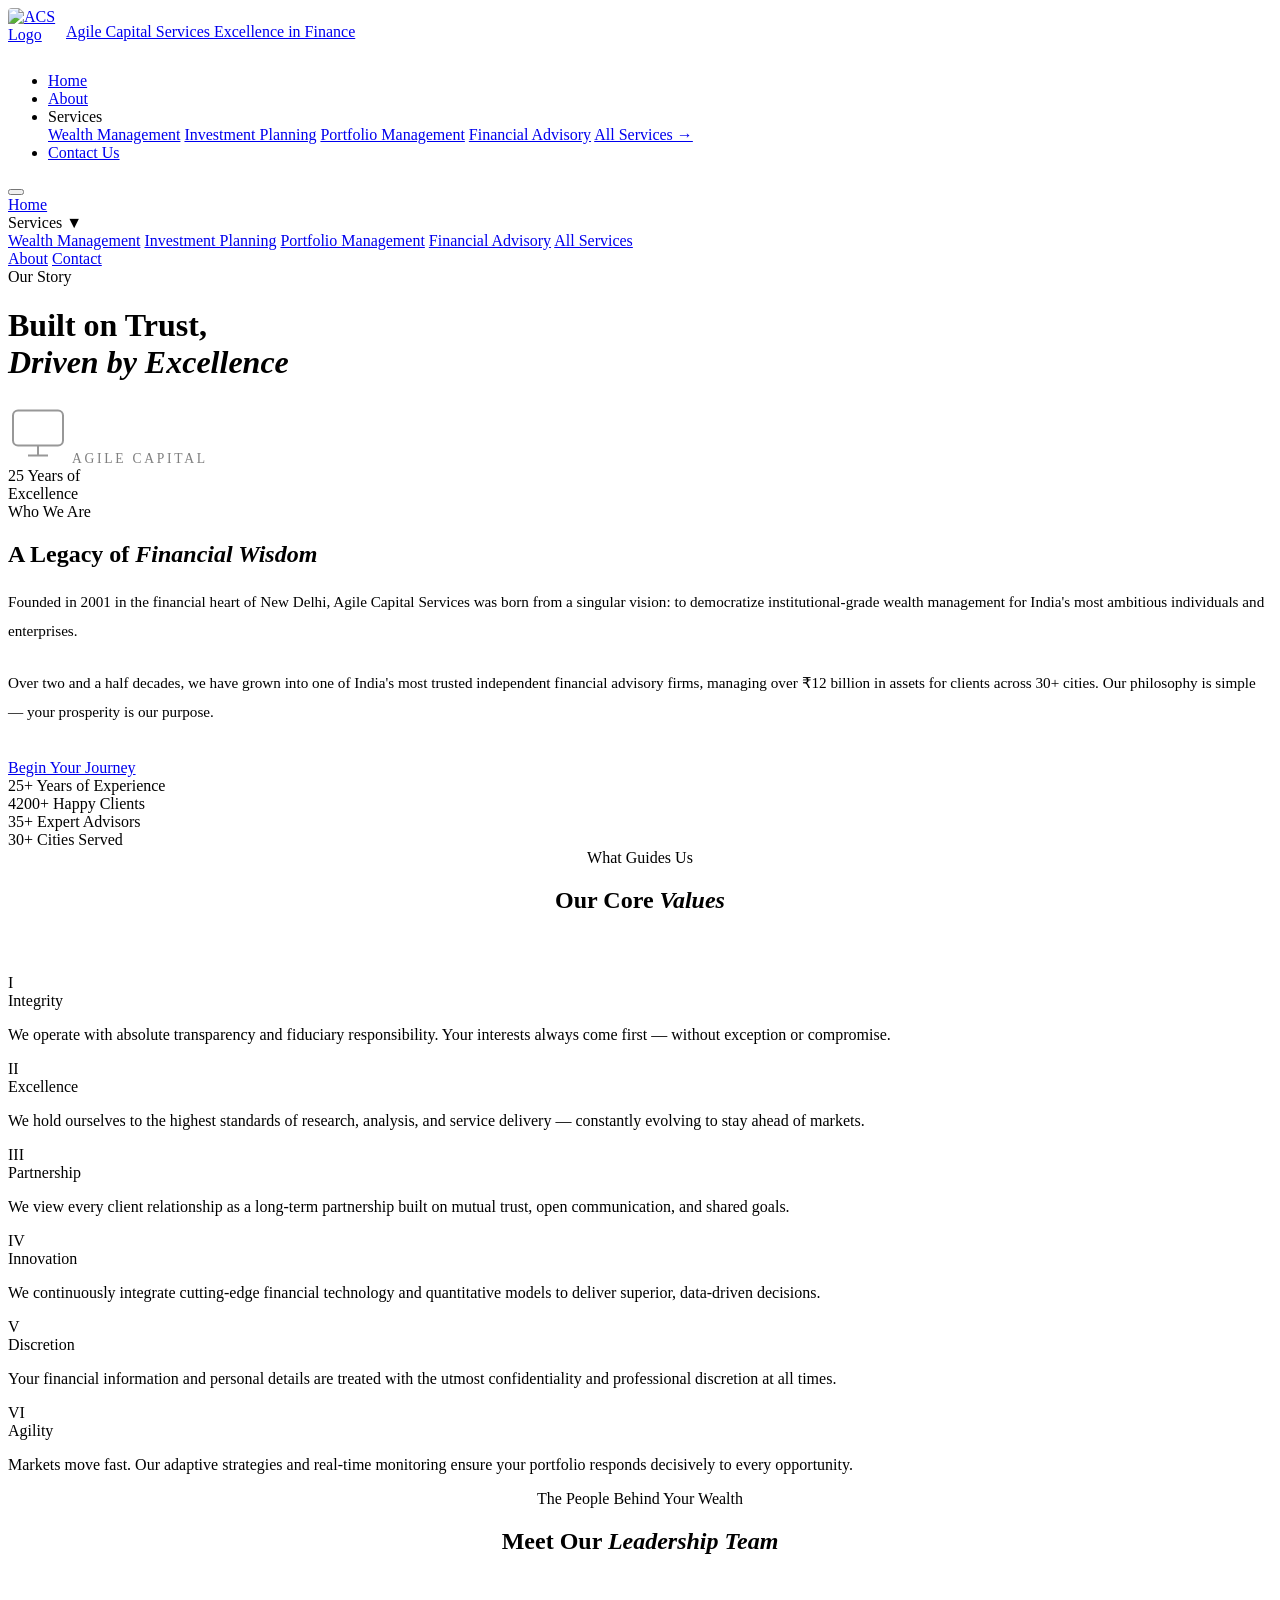
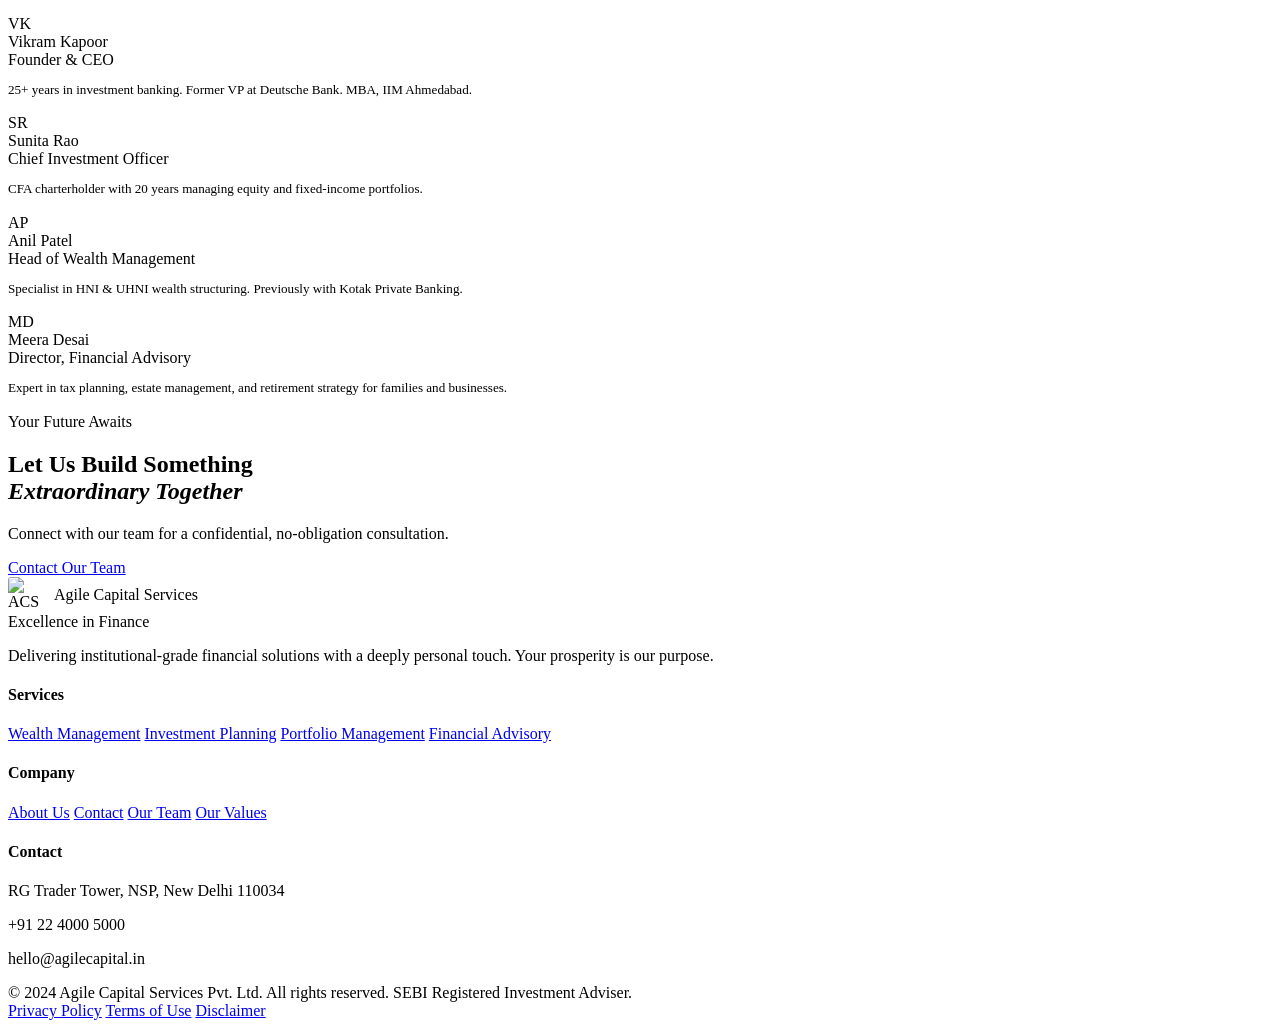
==== about.html @ 3209199d "Add files via upload" ====
<!DOCTYPE html>
<html lang="en">
<head>
  <meta charset="UTF-8" />
  <meta name="viewport" content="width=device-width, initial-scale=1.0" />
  <meta name="description" content="About Agile Capital Services — Our story, team, and values." />
  <title>About Us | Agile Capital Services</title>
  <link rel="stylesheet" href="css/style.css" />
</head>
<body>

  <!-- NAVBAR -->
  <nav class="navbar" id="navbar">
    <a href="index.html" class="nav-logo" style="display:flex;align-items:center;gap:10px;">
      <img src="images/logo.jpg" alt="ACS Logo" style="height:48px;width:48px;object-fit:contain;border-radius:4px;" />
      <div class="logo-text">
        <span class="name">Agile Capital Services</span>
        <span class="tagline">Excellence in Finance</span>
      </div>
    </a>
    <ul class="nav-links">
      <li><a href="index.html">Home</a></li>
      <li><a href="about.html" class="active">About</a></li>
      <li class="nav-dropdown">
        <span class="nav-link">Services <span class="dropdown-arrow"></span></span>
        <div class="dropdown-menu">
          <a href="wealth-management.html">Wealth Management</a>
          <a href="investment-planning.html">Investment Planning</a>
          <a href="portfolio-management.html">Portfolio Management</a>
          <a href="financial-advisory.html">Financial Advisory</a>
          <a href="services.html">All Services →</a>
        </div>
      </li>
      <li><a href="contact.html" class="nav-cta">Contact Us</a></li>
    </ul>
    <button class="nav-hamburger" aria-label="Toggle menu"><span></span><span></span><span></span></button>
  </nav>
  <div class="nav-mobile">
    <a href="index.html">Home</a>
    <div class="mobile-parent">Services <span class="mobile-arrow">▼</span></div>
    <div class="mobile-submenu">
      <a href="wealth-management.html">Wealth Management</a>
      <a href="investment-planning.html">Investment Planning</a>
      <a href="portfolio-management.html">Portfolio Management</a>
      <a href="financial-advisory.html">Financial Advisory</a>
      <a href="services.html">All Services</a>
    </div>
    <a href="about.html">About</a>
    <a href="contact.html">Contact</a>
  </div>

  <!-- PAGE HERO -->
  <div class="page-hero">
    <div class="page-hero-bg"></div>
    <div class="hero-grid"></div>
    <div class="container page-hero-content">
      <div class="eyebrow">Our Story</div>
      <h1 class="page-hero-title">Built on Trust,<br><em>Driven by Excellence</em></h1>
    </div>
  </div>

  <!-- INTRO -->
  <section class="section">
    <div class="container">
      <div class="about-intro-grid">
        <div class="about-image-block reveal">
          <div class="img-placeholder">
            <svg width="60" height="60" viewBox="0 0 24 24" fill="none" stroke="currentColor" stroke-width="0.8" style="opacity:0.4;"><rect x="2" y="3" width="20" height="14" rx="2"/><path d="M8 21h8m-4-4v4"/></svg>
            <span style="font-size:0.85rem; letter-spacing:0.2em; opacity:0.5;">AGILE CAPITAL</span>
          </div>
          <div class="img-badge">
            <span class="yrs">25</span>
            <span class="yrs-label">Years of<br>Excellence</span>
          </div>
        </div>

        <div class="reveal reveal-delay-2">
          <div class="section-label">Who We Are</div>
          <h2 class="section-title">A Legacy of <em>Financial Wisdom</em></h2>
          <span class="gold-line"></span>
          <p style="color:var(--white-dim); font-size:0.95rem; line-height:1.9; margin-bottom:1.5rem;">
            Founded in 2001 in the financial heart of New Delhi, Agile Capital Services was born from a singular vision: to democratize institutional-grade wealth management for India's most ambitious individuals and enterprises.
          </p>
          <p style="color:var(--white-dim); font-size:0.95rem; line-height:1.9; margin-bottom:2rem;">
            Over two and a half decades, we have grown into one of India's most trusted independent financial advisory firms, managing over ₹12 billion in assets for clients across 30+ cities. Our philosophy is simple — your prosperity is our purpose.
          </p>
          <a href="contact.html" class="btn btn-gold">Begin Your Journey</a>
        </div>
      </div>
    </div>
  </section>

  <!-- STATS -->
  <div class="stats-bar">
    <div class="stats-grid">
      <div class="stat-item">
        <span class="stat-number" data-target="25" data-suffix="+">25+</span>
        <span class="stat-label">Years of Experience</span>
      </div>
      <div class="stat-item">
        <span class="stat-number" data-target="4200" data-suffix="+">4200+</span>
        <span class="stat-label">Happy Clients</span>
      </div>
      <div class="stat-item">
        <span class="stat-number" data-target="35" data-suffix="+">35+</span>
        <span class="stat-label">Expert Advisors</span>
      </div>
      <div class="stat-item">
        <span class="stat-number" data-target="30" data-suffix="+">30+</span>
        <span class="stat-label">Cities Served</span>
      </div>
    </div>
  </div>

  <!-- VALUES -->
  <section class="section" id="values" style="background:var(--navy-mid); border-top:1px solid var(--border); border-bottom:1px solid var(--border);">
    <div class="container">
      <div style="text-align:center; margin-bottom:60px;" class="reveal">
        <div class="section-label">What Guides Us</div>
        <h2 class="section-title">Our Core <em>Values</em></h2>
        <span class="gold-line center"></span>
      </div>

      <div class="values-grid">
        <div class="value-card reveal reveal-delay-1">
          <div class="value-number">I</div>
          <div class="value-title">Integrity</div>
          <p class="value-text">We operate with absolute transparency and fiduciary responsibility. Your interests always come first — without exception or compromise.</p>
        </div>
        <div class="value-card reveal reveal-delay-2">
          <div class="value-number">II</div>
          <div class="value-title">Excellence</div>
          <p class="value-text">We hold ourselves to the highest standards of research, analysis, and service delivery — constantly evolving to stay ahead of markets.</p>
        </div>
        <div class="value-card reveal reveal-delay-3">
          <div class="value-number">III</div>
          <div class="value-title">Partnership</div>
          <p class="value-text">We view every client relationship as a long-term partnership built on mutual trust, open communication, and shared goals.</p>
        </div>
        <div class="value-card reveal reveal-delay-1">
          <div class="value-number">IV</div>
          <div class="value-title">Innovation</div>
          <p class="value-text">We continuously integrate cutting-edge financial technology and quantitative models to deliver superior, data-driven decisions.</p>
        </div>
        <div class="value-card reveal reveal-delay-2">
          <div class="value-number">V</div>
          <div class="value-title">Discretion</div>
          <p class="value-text">Your financial information and personal details are treated with the utmost confidentiality and professional discretion at all times.</p>
        </div>
        <div class="value-card reveal reveal-delay-3">
          <div class="value-number">VI</div>
          <div class="value-title">Agility</div>
          <p class="value-text">Markets move fast. Our adaptive strategies and real-time monitoring ensure your portfolio responds decisively to every opportunity.</p>
        </div>
      </div>
    </div>
  </section>

  <!-- TEAM -->
  <section class="section" id="team">
    <div class="container">
      <div style="text-align:center; margin-bottom:60px;" class="reveal">
        <div class="section-label">The People Behind Your Wealth</div>
        <h2 class="section-title">Meet Our <em>Leadership Team</em></h2>
        <span class="gold-line center"></span>
      </div>

      <div class="team-grid">
        <div class="team-card reveal reveal-delay-1">
          <div class="team-photo">VK</div>
          <div class="team-info">
            <div class="team-name">Vikram Kapoor</div>
            <div class="team-role">Founder & CEO</div>
            <p style="font-size:0.82rem; color:var(--white-dim); margin-top:10px; line-height:1.7;">25+ years in investment banking. Former VP at Deutsche Bank. MBA, IIM Ahmedabad.</p>
          </div>
        </div>
        <div class="team-card reveal reveal-delay-2">
          <div class="team-photo">SR</div>
          <div class="team-info">
            <div class="team-name">Sunita Rao</div>
            <div class="team-role">Chief Investment Officer</div>
            <p style="font-size:0.82rem; color:var(--white-dim); margin-top:10px; line-height:1.7;">CFA charterholder with 20 years managing equity and fixed-income portfolios.</p>
          </div>
        </div>
        <div class="team-card reveal reveal-delay-3">
          <div class="team-photo">AP</div>
          <div class="team-info">
            <div class="team-name">Anil Patel</div>
            <div class="team-role">Head of Wealth Management</div>
            <p style="font-size:0.82rem; color:var(--white-dim); margin-top:10px; line-height:1.7;">Specialist in HNI & UHNI wealth structuring. Previously with Kotak Private Banking.</p>
          </div>
        </div>
        <div class="team-card reveal reveal-delay-4">
          <div class="team-photo">MD</div>
          <div class="team-info">
            <div class="team-name">Meera Desai</div>
            <div class="team-role">Director, Financial Advisory</div>
            <p style="font-size:0.82rem; color:var(--white-dim); margin-top:10px; line-height:1.7;">Expert in tax planning, estate management, and retirement strategy for families and businesses.</p>
          </div>
        </div>
      </div>
    </div>
  </section>

  <!-- CTA -->
  <div class="cta-banner reveal">
    <div class="section-label">Your Future Awaits</div>
    <h2 class="section-title">Let Us Build Something<br><em>Extraordinary Together</em></h2>
    <p class="sub">Connect with our team for a confidential, no-obligation consultation.</p>
    <a href="contact.html" class="btn btn-gold btn-arrow">Contact Our Team</a>
  </div>

  <!-- FOOTER -->
  <footer>
    <div class="footer-grid">
      <div class="footer-brand">
        <div class="logo-name" style="display:flex;align-items:center;gap:10px;"><img src="images/logo.jpg" alt="ACS" style="height:36px;width:36px;object-fit:contain;border-radius:3px;"/>Agile Capital Services</div>
        <div class="logo-tag">Excellence in Finance</div>
        <p>Delivering institutional-grade financial solutions with a deeply personal touch. Your prosperity is our purpose.</p>
      </div>
      <div class="footer-col">
        <h4>Services</h4>
        <a href="wealth-management.html">Wealth Management</a>
        <a href="investment-planning.html">Investment Planning</a>
        <a href="portfolio-management.html">Portfolio Management</a>
        <a href="financial-advisory.html">Financial Advisory</a>
      </div>
      <div class="footer-col">
        <h4>Company</h4>
        <a href="about.html">About Us</a>
        <a href="contact.html">Contact</a>
        <a href="about.html#team">Our Team</a>
        <a href="about.html#values">Our Values</a>
      </div>
      <div class="footer-col">
        <h4>Contact</h4>
        <p>RG Trader Tower, NSP, New Delhi 110034</p>
        <p style="margin-top:8px;">+91 22 4000 5000</p>
        <p style="margin-top:4px;">hello@agilecapital.in</p>
      </div>
    </div>
    <div class="footer-bottom">
      <span>© 2024 Agile Capital Services Pvt. Ltd. All rights reserved. SEBI Registered Investment Adviser.</span>
      <div class="footer-bottom-links">
        <a href="#">Privacy Policy</a>
        <a href="#">Terms of Use</a>
        <a href="#">Disclaimer</a>
      </div>
    </div>
  </footer>

  <script src="js/script.js"></script>
</body>
</html>
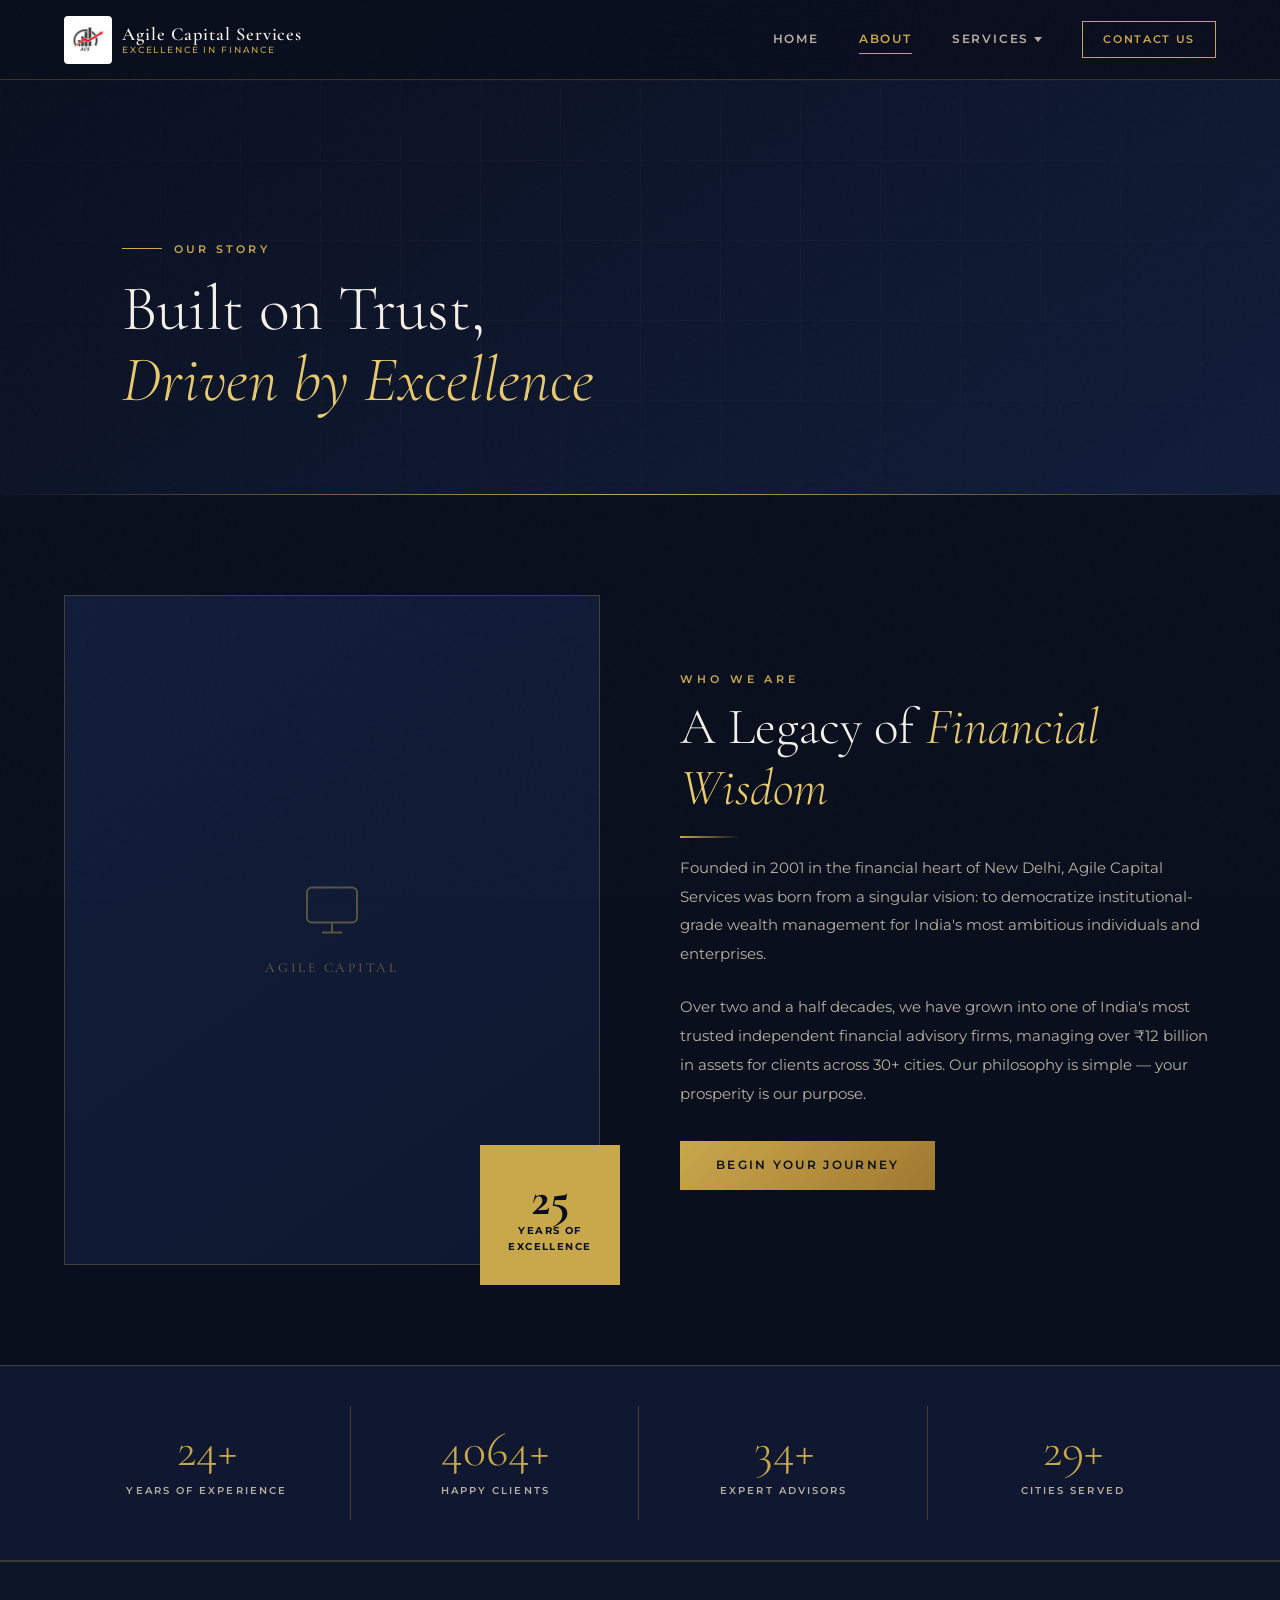
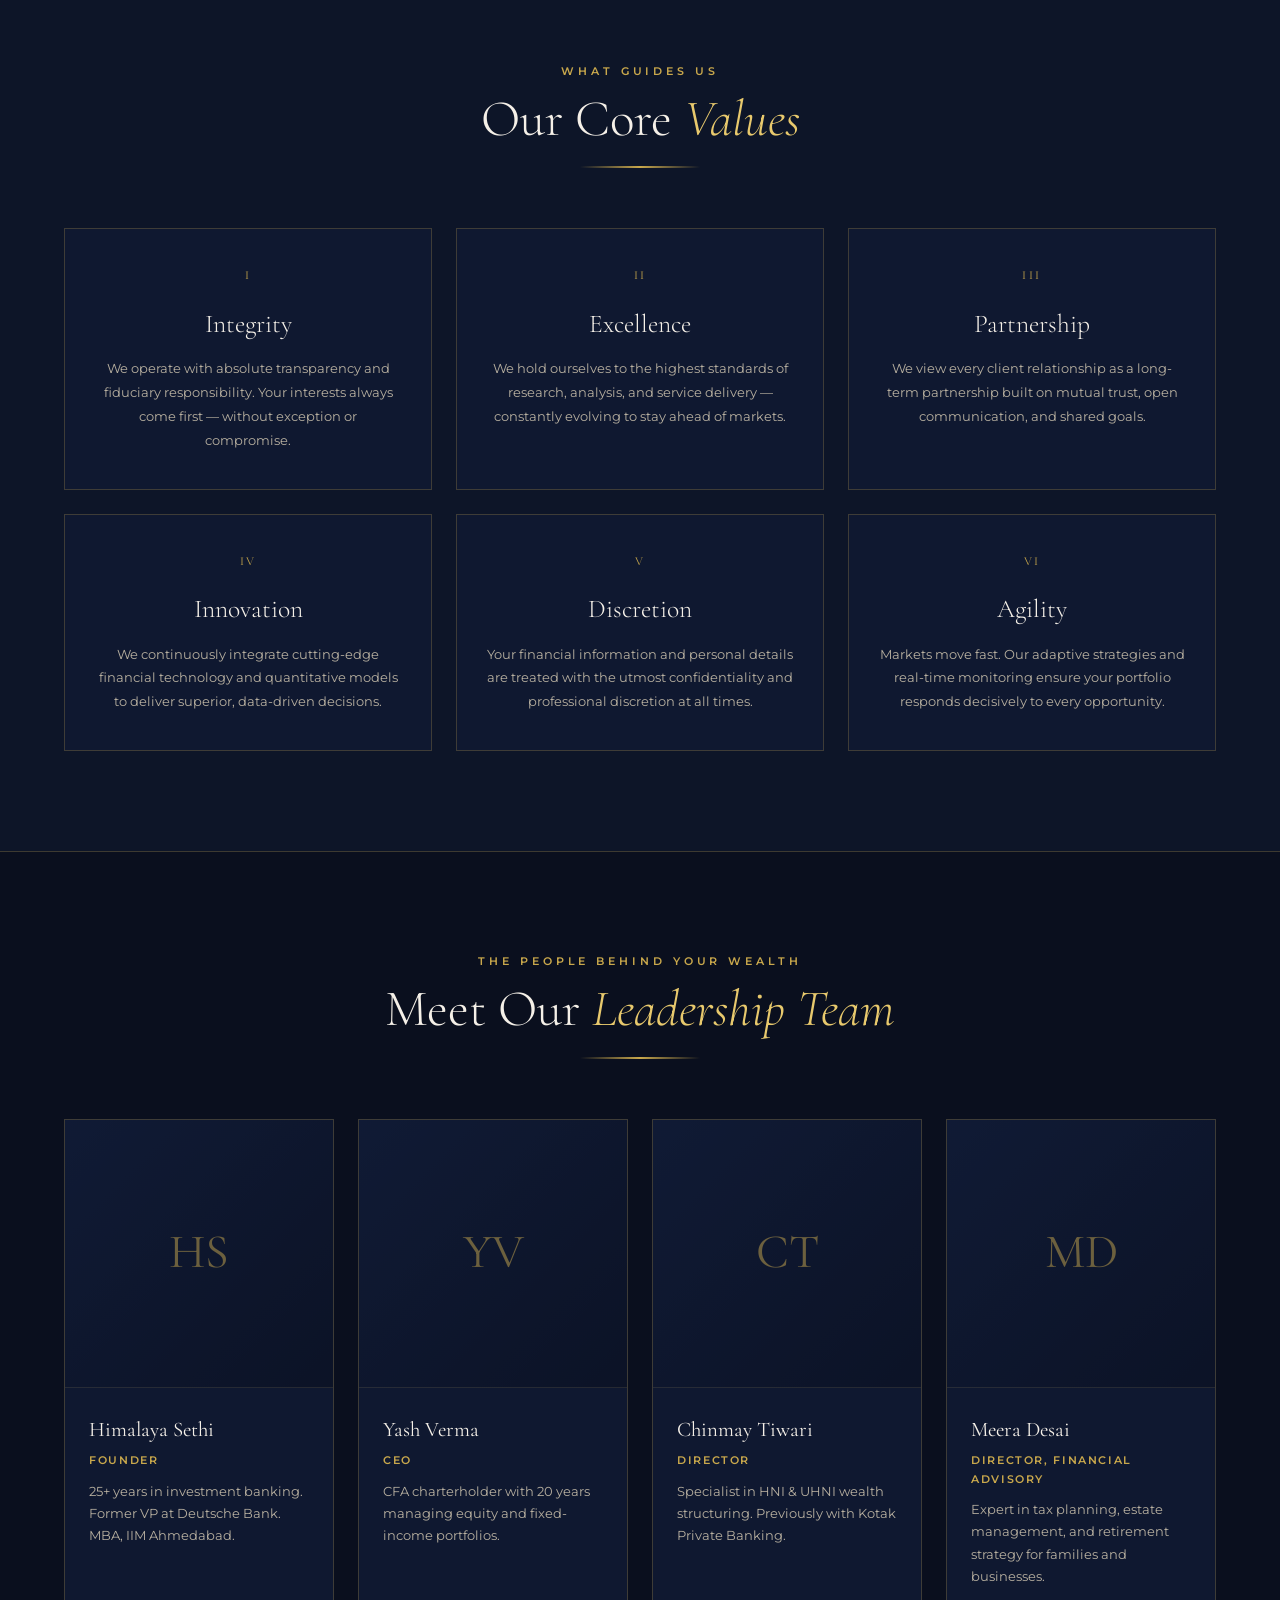
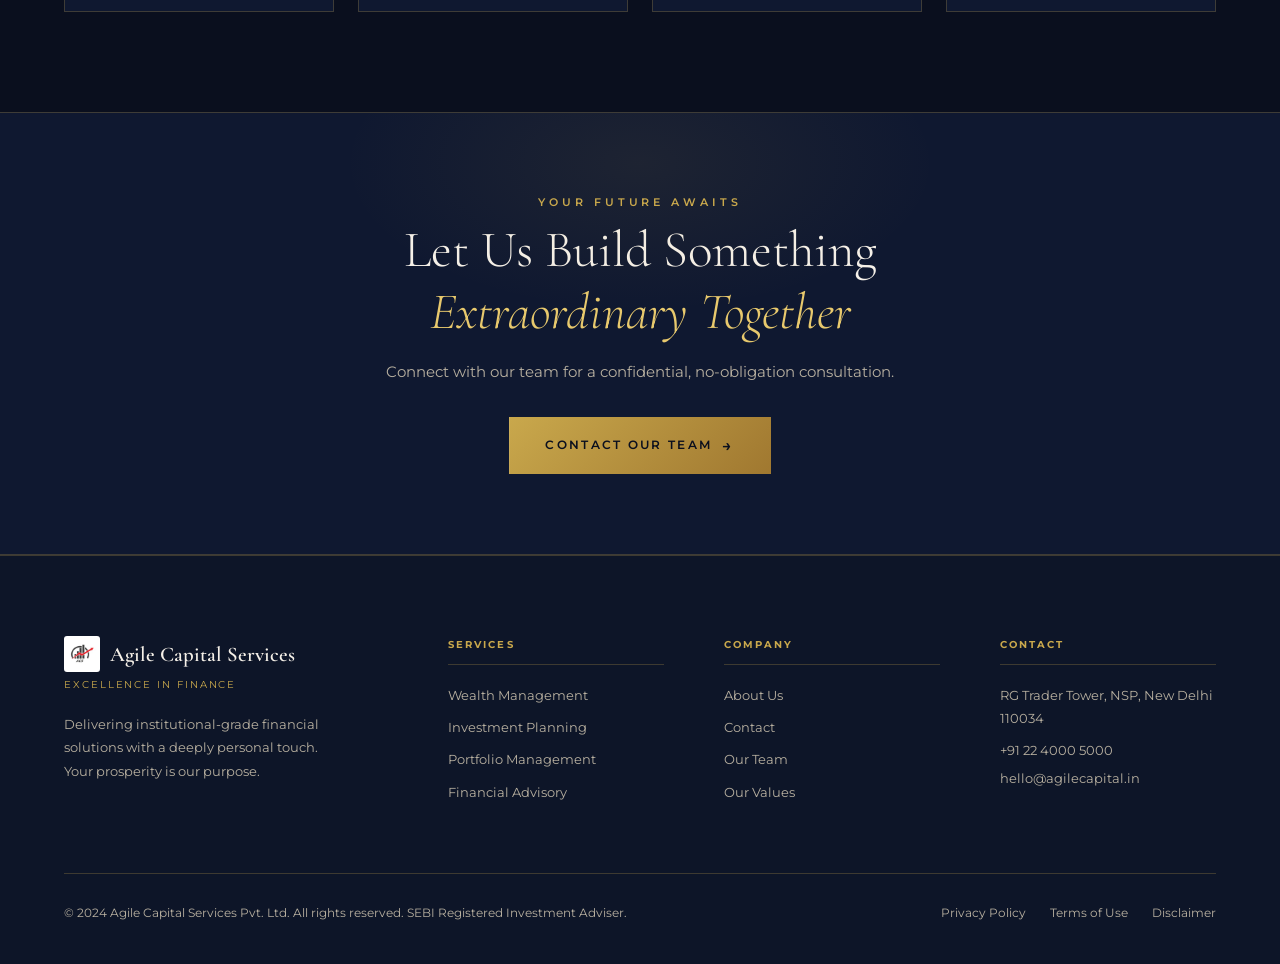
==== commit 58934af4: "Add files via upload" ====
--- a/about.html
+++ b/about.html
@@ -167,26 +167,26 @@
 
       <div class="team-grid">
         <div class="team-card reveal reveal-delay-1">
-          <div class="team-photo">VK</div>
-          <div class="team-info">
-            <div class="team-name">Vikram Kapoor</div>
-            <div class="team-role">Founder & CEO</div>
+          <div class="team-photo">HS</div>
+          <div class="team-info">
+            <div class="team-name">Himalaya Sethi</div>
+            <div class="team-role">Founder</div>
             <p style="font-size:0.82rem; color:var(--white-dim); margin-top:10px; line-height:1.7;">25+ years in investment banking. Former VP at Deutsche Bank. MBA, IIM Ahmedabad.</p>
           </div>
         </div>
         <div class="team-card reveal reveal-delay-2">
-          <div class="team-photo">SR</div>
-          <div class="team-info">
-            <div class="team-name">Sunita Rao</div>
-            <div class="team-role">Chief Investment Officer</div>
+          <div class="team-photo">YV</div>
+          <div class="team-info">
+            <div class="team-name">Yash Verma</div>
+            <div class="team-role">CEO</div>
             <p style="font-size:0.82rem; color:var(--white-dim); margin-top:10px; line-height:1.7;">CFA charterholder with 20 years managing equity and fixed-income portfolios.</p>
           </div>
         </div>
         <div class="team-card reveal reveal-delay-3">
-          <div class="team-photo">AP</div>
-          <div class="team-info">
-            <div class="team-name">Anil Patel</div>
-            <div class="team-role">Head of Wealth Management</div>
+          <div class="team-photo">CT</div>
+          <div class="team-info">
+            <div class="team-name">Chinmay Tiwari</div>
+            <div class="team-role">Director</div>
             <p style="font-size:0.82rem; color:var(--white-dim); margin-top:10px; line-height:1.7;">Specialist in HNI & UHNI wealth structuring. Previously with Kotak Private Banking.</p>
           </div>
         </div>
--- a/css/style.css
+++ b/css/style.css
@@ -0,0 +1,1334 @@
+/* ============================================================
+   Agile Capital Services — Premium Financial Brand Stylesheet
+   Art Deco inspired | Dark Theme | Gold Accents
+   ============================================================ */
+
+@import url('https://fonts.googleapis.com/css2?family=Cormorant+Garamond:ital,wght@0,300;0,400;0,600;0,700;1,300;1,400&family=Montserrat:wght@300;400;500;600;700&display=swap');
+
+/* ── CSS Variables ── */
+:root {
+  --gold:        #C9A84C;
+  --gold-light:  #E8C96D;
+  --gold-dark:   #A07830;
+  --navy:        #0A0F1E;
+  --navy-mid:    #0D1528;
+  --navy-light:  #111D3A;
+  --navy-card:   #0F1830;
+  --white:       #F5F0E8;
+  --white-dim:   #B8B0A0;
+  --border:      rgba(201,168,76,0.25);
+  --border-glow: rgba(201,168,76,0.6);
+  --font-display: 'Cormorant Garamond', Georgia, serif;
+  --font-body:    'Montserrat', sans-serif;
+  --transition:   0.35s cubic-bezier(0.4, 0, 0.2, 1);
+}
+
+/* ── Reset & Base ── */
+*, *::before, *::after { box-sizing: border-box; margin: 0; padding: 0; }
+
+html { scroll-behavior: smooth; }
+
+body {
+  background: var(--navy);
+  color: var(--white);
+  font-family: var(--font-body);
+  font-size: 16px;
+  line-height: 1.7;
+  overflow-x: hidden;
+}
+
+img { max-width: 100%; display: block; }
+a  { text-decoration: none; color: inherit; }
+ul { list-style: none; }
+
+/* ── Noise Texture Overlay ── */
+body::before {
+  content: '';
+  position: fixed;
+  inset: 0;
+  background-image: url("data:image/svg+xml,%3Csvg viewBox='0 0 256 256' xmlns='http://www.w3.org/2000/svg'%3E%3Cfilter id='noise'%3E%3CfeTurbulence type='fractalNoise' baseFrequency='0.9' numOctaves='4' stitchTiles='stitch'/%3E%3C/filter%3E%3Crect width='100%25' height='100%25' filter='url(%23noise)' opacity='0.04'/%3E%3C/svg%3E");
+  pointer-events: none;
+  z-index: 9999;
+  opacity: 0.4;
+}
+
+/* ── Gold Line Decorator ── */
+.gold-line {
+  display: block;
+  width: 60px;
+  height: 2px;
+  background: linear-gradient(90deg, var(--gold), transparent);
+  margin: 1rem 0;
+}
+.gold-line.center { margin: 1rem auto; background: linear-gradient(90deg, transparent, var(--gold), transparent); width: 120px; }
+
+/* ── Section Headings ── */
+.section-label {
+  font-family: var(--font-body);
+  font-size: 0.7rem;
+  font-weight: 600;
+  letter-spacing: 0.35em;
+  text-transform: uppercase;
+  color: var(--gold);
+  margin-bottom: 0.5rem;
+}
+
+.section-title {
+  font-family: var(--font-display);
+  font-size: clamp(2rem, 4vw, 3.2rem);
+  font-weight: 300;
+  line-height: 1.2;
+  color: var(--white);
+}
+
+.section-title em {
+  font-style: italic;
+  color: var(--gold-light);
+}
+
+/* ── Container ── */
+.container {
+  width: 90%;
+  max-width: 1280px;
+  margin: 0 auto;
+}
+
+/* ── Section Spacing ── */
+.section { padding: 100px 0; }
+.section-sm { padding: 60px 0; }
+
+/* ============================================================
+   NAVBAR
+   ============================================================ */
+.navbar {
+  position: fixed;
+  top: 0;
+  left: 0;
+  right: 0;
+  z-index: 1000;
+  padding: 0 5%;
+  height: 80px;
+  display: flex;
+  align-items: center;
+  justify-content: space-between;
+  background: rgba(10, 15, 30, 0.92);
+  backdrop-filter: blur(20px);
+  border-bottom: 1px solid var(--border);
+  transition: var(--transition);
+}
+
+.navbar.scrolled {
+  height: 68px;
+  background: rgba(10, 15, 30, 0.98);
+  box-shadow: 0 4px 30px rgba(0,0,0,0.5);
+}
+
+/* Logo */
+.nav-logo {
+  display: flex;
+  align-items: center;
+  gap: 12px;
+}
+
+.nav-logo .logo-mark {
+  width: 38px;
+  height: 38px;
+  border: 1.5px solid var(--gold);
+  display: flex;
+  align-items: center;
+  justify-content: center;
+  transform: rotate(45deg);
+  flex-shrink: 0;
+}
+
+.nav-logo .logo-mark span {
+  display: block;
+  width: 14px;
+  height: 14px;
+  background: var(--gold);
+  transform: rotate(0deg);
+}
+
+.nav-logo .logo-text {
+  display: flex;
+  flex-direction: column;
+  line-height: 1.1;
+}
+
+.nav-logo .logo-text .name {
+  font-family: var(--font-display);
+  font-size: 1.15rem;
+  font-weight: 600;
+  letter-spacing: 0.05em;
+  color: var(--white);
+}
+
+.nav-logo .logo-text .tagline {
+  font-size: 0.58rem;
+  font-weight: 500;
+  letter-spacing: 0.2em;
+  text-transform: uppercase;
+  color: var(--gold);
+}
+
+/* Nav Links */
+.nav-links {
+  display: flex;
+  align-items: center;
+  gap: 2.5rem;
+}
+
+.nav-links > li > a,
+.nav-links > li > .nav-link {
+  font-size: 0.75rem;
+  font-weight: 600;
+  letter-spacing: 0.15em;
+  text-transform: uppercase;
+  color: var(--white-dim);
+  transition: color var(--transition);
+  cursor: pointer;
+  padding: 4px 0;
+  border-bottom: 1px solid transparent;
+  display: flex;
+  align-items: center;
+  gap: 5px;
+}
+
+.nav-links > li > a:hover,
+.nav-links > li > .nav-link:hover,
+.nav-links > li > a.active {
+  color: var(--gold);
+  border-bottom-color: var(--gold);
+}
+
+/* Dropdown */
+.nav-dropdown {
+  position: relative;
+}
+
+.dropdown-arrow {
+  display: inline-block;
+  width: 0;
+  height: 0;
+  border-left: 4px solid transparent;
+  border-right: 4px solid transparent;
+  border-top: 5px solid currentColor;
+  transition: transform var(--transition);
+  margin-top: 1px;
+}
+
+.nav-dropdown:hover .dropdown-arrow,
+.nav-dropdown.open .dropdown-arrow {
+  transform: rotate(180deg);
+}
+
+.dropdown-menu {
+  position: absolute;
+  top: calc(100% + 20px);
+  left: 50%;
+  transform: translateX(-50%) translateY(-8px);
+  background: var(--navy-card);
+  border: 1px solid var(--border);
+  min-width: 240px;
+  opacity: 0;
+  visibility: hidden;
+  transition: all 0.3s ease;
+  box-shadow: 0 20px 60px rgba(0,0,0,0.6);
+}
+
+.dropdown-menu::before {
+  content: '';
+  position: absolute;
+  top: -6px;
+  left: 50%;
+  transform: translateX(-50%);
+  width: 10px;
+  height: 10px;
+  background: var(--navy-card);
+  border-left: 1px solid var(--border);
+  border-top: 1px solid var(--border);
+  transform: translateX(-50%) rotate(45deg);
+}
+
+.nav-dropdown:hover .dropdown-menu,
+.nav-dropdown.open .dropdown-menu {
+  opacity: 1;
+  visibility: visible;
+  transform: translateX(-50%) translateY(0);
+}
+
+.dropdown-menu a {
+  display: block;
+  padding: 14px 24px;
+  font-size: 0.7rem;
+  font-weight: 600;
+  letter-spacing: 0.12em;
+  text-transform: uppercase;
+  color: var(--white-dim);
+  border-bottom: 1px solid rgba(201,168,76,0.1);
+  transition: all var(--transition);
+  position: relative;
+}
+
+.dropdown-menu a::before {
+  content: '';
+  position: absolute;
+  left: 0;
+  top: 0;
+  bottom: 0;
+  width: 0;
+  background: var(--gold);
+  transition: width var(--transition);
+}
+
+.dropdown-menu a:hover {
+  color: var(--gold);
+  padding-left: 32px;
+  background: rgba(201,168,76,0.05);
+}
+
+.dropdown-menu a:hover::before {
+  width: 3px;
+}
+
+.dropdown-menu a:last-child { border-bottom: none; }
+
+/* CTA Button in Nav */
+.nav-cta {
+  background: transparent;
+  border: 1px solid var(--gold);
+  color: var(--gold) !important;
+  padding: 8px 20px !important;
+  letter-spacing: 0.12em;
+  font-size: 0.7rem !important;
+  font-weight: 600 !important;
+  text-transform: uppercase;
+  transition: all var(--transition) !important;
+  border-bottom: 1px solid var(--gold) !important;
+}
+
+.nav-cta:hover {
+  background: var(--gold) !important;
+  color: var(--navy) !important;
+}
+
+/* Hamburger */
+.nav-hamburger {
+  display: none;
+  flex-direction: column;
+  gap: 5px;
+  cursor: pointer;
+  padding: 5px;
+  z-index: 1001;
+}
+
+.nav-hamburger span {
+  display: block;
+  width: 24px;
+  height: 1.5px;
+  background: var(--gold);
+  transition: all var(--transition);
+}
+
+.nav-hamburger.active span:nth-child(1) { transform: rotate(45deg) translate(4.5px, 4.5px); }
+.nav-hamburger.active span:nth-child(2) { opacity: 0; }
+.nav-hamburger.active span:nth-child(3) { transform: rotate(-45deg) translate(4.5px, -4.5px); }
+
+/* Mobile Menu */
+.nav-mobile {
+  display: none;
+  position: fixed;
+  top: 80px;
+  left: 0;
+  right: 0;
+  bottom: 0;
+  background: var(--navy-mid);
+  padding: 2rem 5%;
+  overflow-y: auto;
+  border-top: 1px solid var(--border);
+  z-index: 999;
+  transform: translateX(100%);
+  transition: transform 0.4s ease;
+}
+
+.nav-mobile.open { transform: translateX(0); }
+
+.nav-mobile a,
+.nav-mobile .mobile-parent {
+  display: block;
+  padding: 14px 0;
+  font-size: 0.8rem;
+  font-weight: 600;
+  letter-spacing: 0.15em;
+  text-transform: uppercase;
+  color: var(--white-dim);
+  border-bottom: 1px solid var(--border);
+  cursor: pointer;
+  display: flex;
+  align-items: center;
+  justify-content: space-between;
+}
+
+.nav-mobile a:hover { color: var(--gold); }
+
+.mobile-submenu { display: none; padding-left: 1rem; }
+.mobile-submenu.open { display: block; }
+.mobile-submenu a { font-size: 0.72rem; }
+
+/* ============================================================
+   BUTTONS
+   ============================================================ */
+.btn {
+  display: inline-flex;
+  align-items: center;
+  gap: 10px;
+  padding: 15px 36px;
+  font-family: var(--font-body);
+  font-size: 0.72rem;
+  font-weight: 600;
+  letter-spacing: 0.2em;
+  text-transform: uppercase;
+  cursor: pointer;
+  transition: all var(--transition);
+  border: none;
+  position: relative;
+  overflow: hidden;
+}
+
+.btn::before {
+  content: '';
+  position: absolute;
+  inset: 0;
+  background: rgba(255,255,255,0.1);
+  transform: translateX(-100%);
+  transition: transform 0.4s ease;
+}
+
+.btn:hover::before { transform: translateX(0); }
+
+.btn-gold {
+  background: linear-gradient(135deg, var(--gold), var(--gold-dark));
+  color: var(--navy);
+}
+
+.btn-gold:hover {
+  background: linear-gradient(135deg, var(--gold-light), var(--gold));
+  box-shadow: 0 8px 30px rgba(201,168,76,0.4);
+  transform: translateY(-2px);
+}
+
+.btn-outline {
+  background: transparent;
+  border: 1px solid var(--gold);
+  color: var(--gold);
+}
+
+.btn-outline:hover {
+  background: var(--gold);
+  color: var(--navy);
+  box-shadow: 0 8px 30px rgba(201,168,76,0.3);
+  transform: translateY(-2px);
+}
+
+.btn-arrow::after { content: '→'; font-size: 1rem; }
+
+/* ============================================================
+   HERO — Shared Styles
+   ============================================================ */
+.hero {
+  min-height: 100vh;
+  display: flex;
+  align-items: center;
+  position: relative;
+  overflow: hidden;
+  padding: 120px 5% 80px;
+}
+
+.hero-bg {
+  position: absolute;
+  inset: 0;
+  background:
+    radial-gradient(ellipse 60% 80% at 70% 50%, rgba(201,168,76,0.06) 0%, transparent 70%),
+    radial-gradient(ellipse 40% 60% at 20% 80%, rgba(13,21,40,0.9) 0%, transparent 60%),
+    linear-gradient(145deg, var(--navy) 0%, var(--navy-mid) 50%, var(--navy-light) 100%);
+}
+
+/* Animated geometric grid */
+.hero-grid {
+  position: absolute;
+  inset: 0;
+  background-image:
+    linear-gradient(rgba(201,168,76,0.04) 1px, transparent 1px),
+    linear-gradient(90deg, rgba(201,168,76,0.04) 1px, transparent 1px);
+  background-size: 80px 80px;
+  mask-image: radial-gradient(ellipse 80% 80% at 50% 50%, black 0%, transparent 100%);
+}
+
+.hero-deco {
+  position: absolute;
+  right: 5%;
+  top: 50%;
+  transform: translateY(-50%);
+  width: min(500px, 45vw);
+  height: min(500px, 45vw);
+  opacity: 0.15;
+}
+
+.hero-deco svg { width: 100%; height: 100%; animation: slowSpin 30s linear infinite; }
+
+@keyframes slowSpin {
+  from { transform: rotate(0deg); }
+  to   { transform: rotate(360deg); }
+}
+
+.hero-content {
+  position: relative;
+  z-index: 2;
+  max-width: 720px;
+}
+
+.hero-content .eyebrow {
+  display: inline-flex;
+  align-items: center;
+  gap: 12px;
+  font-size: 0.68rem;
+  font-weight: 600;
+  letter-spacing: 0.3em;
+  text-transform: uppercase;
+  color: var(--gold);
+  margin-bottom: 1.5rem;
+  opacity: 0;
+  animation: fadeUp 0.8s ease 0.2s forwards;
+}
+
+.hero-content .eyebrow::before {
+  content: '';
+  display: block;
+  width: 40px;
+  height: 1px;
+  background: var(--gold);
+}
+
+.hero-title {
+  font-family: var(--font-display);
+  font-size: clamp(2.8rem, 6vw, 5.5rem);
+  font-weight: 300;
+  line-height: 1.1;
+  margin-bottom: 1.5rem;
+  opacity: 0;
+  animation: fadeUp 0.8s ease 0.4s forwards;
+}
+
+.hero-title em {
+  display: block;
+  font-style: italic;
+  color: var(--gold-light);
+}
+
+.hero-subtitle {
+  font-size: 1rem;
+  color: var(--white-dim);
+  max-width: 540px;
+  margin-bottom: 2.5rem;
+  font-weight: 300;
+  opacity: 0;
+  animation: fadeUp 0.8s ease 0.6s forwards;
+}
+
+.hero-actions {
+  display: flex;
+  gap: 1rem;
+  flex-wrap: wrap;
+  opacity: 0;
+  animation: fadeUp 0.8s ease 0.8s forwards;
+}
+
+/* Page Hero (smaller, for inner pages) */
+.page-hero {
+  min-height: 55vh;
+  display: flex;
+  align-items: flex-end;
+  padding: 140px 5% 80px;
+  position: relative;
+  overflow: hidden;
+}
+
+.page-hero-bg {
+  position: absolute;
+  inset: 0;
+  background: linear-gradient(145deg, var(--navy) 0%, var(--navy-light) 100%);
+}
+
+.page-hero-bg::after {
+  content: '';
+  position: absolute;
+  bottom: 0;
+  left: 0;
+  right: 0;
+  height: 1px;
+  background: linear-gradient(90deg, transparent, var(--gold), transparent);
+}
+
+.page-hero-content { position: relative; z-index: 2; }
+
+.page-hero-content .eyebrow {
+  font-size: 0.68rem;
+  font-weight: 600;
+  letter-spacing: 0.3em;
+  text-transform: uppercase;
+  color: var(--gold);
+  margin-bottom: 1rem;
+  display: flex;
+  align-items: center;
+  gap: 12px;
+}
+
+.page-hero-content .eyebrow::before {
+  content: '';
+  width: 40px;
+  height: 1px;
+  background: var(--gold);
+  display: block;
+}
+
+.page-hero-title {
+  font-family: var(--font-display);
+  font-size: clamp(2.5rem, 5vw, 4.5rem);
+  font-weight: 300;
+  line-height: 1.1;
+}
+
+.page-hero-title em { font-style: italic; color: var(--gold-light); }
+
+/* ============================================================
+   STATS BAR
+   ============================================================ */
+.stats-bar {
+  background: var(--navy-card);
+  border-top: 1px solid var(--border);
+  border-bottom: 1px solid var(--border);
+  padding: 40px 5%;
+}
+
+.stats-grid {
+  display: grid;
+  grid-template-columns: repeat(4, 1fr);
+  gap: 2px;
+}
+
+.stat-item {
+  padding: 20px 30px;
+  text-align: center;
+  border-right: 1px solid var(--border);
+}
+
+.stat-item:last-child { border-right: none; }
+
+.stat-number {
+  font-family: var(--font-display);
+  font-size: 3rem;
+  font-weight: 300;
+  color: var(--gold);
+  line-height: 1;
+  display: block;
+}
+
+.stat-label {
+  font-size: 0.65rem;
+  font-weight: 600;
+  letter-spacing: 0.2em;
+  text-transform: uppercase;
+  color: var(--white-dim);
+  margin-top: 8px;
+  display: block;
+}
+
+/* ============================================================
+   CARDS
+   ============================================================ */
+.card {
+  background: var(--navy-card);
+  border: 1px solid var(--border);
+  padding: 40px 36px;
+  position: relative;
+  transition: all 0.4s ease;
+  overflow: hidden;
+}
+
+.card::before {
+  content: '';
+  position: absolute;
+  top: 0;
+  left: 0;
+  right: 0;
+  height: 2px;
+  background: linear-gradient(90deg, transparent, var(--gold), transparent);
+  transform: scaleX(0);
+  transition: transform 0.4s ease;
+}
+
+.card:hover {
+  border-color: var(--border-glow);
+  transform: translateY(-6px);
+  box-shadow: 0 20px 60px rgba(0,0,0,0.4), 0 0 30px rgba(201,168,76,0.08);
+}
+
+.card:hover::before { transform: scaleX(1); }
+
+.card-icon {
+  width: 56px;
+  height: 56px;
+  border: 1px solid var(--border);
+  display: flex;
+  align-items: center;
+  justify-content: center;
+  margin-bottom: 1.5rem;
+  color: var(--gold);
+  font-size: 1.4rem;
+  transform: rotate(45deg);
+  flex-shrink: 0;
+}
+
+.card-icon svg { transform: rotate(-45deg); }
+
+.card-title {
+  font-family: var(--font-display);
+  font-size: 1.5rem;
+  font-weight: 400;
+  margin-bottom: 0.75rem;
+  color: var(--white);
+}
+
+.card-text {
+  font-size: 0.88rem;
+  color: var(--white-dim);
+  line-height: 1.8;
+}
+
+/* Clickable service cards */
+.service-card {
+  cursor: pointer;
+  display: block;
+  color: inherit;
+}
+
+.service-card .card-link {
+  display: inline-flex;
+  align-items: center;
+  gap: 8px;
+  margin-top: 1.5rem;
+  font-size: 0.7rem;
+  font-weight: 600;
+  letter-spacing: 0.15em;
+  text-transform: uppercase;
+  color: var(--gold);
+  transition: gap var(--transition);
+}
+
+.service-card:hover .card-link { gap: 14px; }
+
+/* ============================================================
+   SERVICES GRID
+   ============================================================ */
+.services-grid {
+  display: grid;
+  grid-template-columns: repeat(auto-fit, minmax(280px, 1fr));
+  gap: 1.5px;
+  background: var(--border);
+}
+
+.services-grid .card {
+  border: none;
+  background: var(--navy-card);
+}
+
+/* ============================================================
+   TESTIMONIALS
+   ============================================================ */
+.testimonials-track {
+  display: grid;
+  grid-template-columns: repeat(auto-fit, minmax(300px, 1fr));
+  gap: 24px;
+}
+
+.testimonial-card {
+  background: var(--navy-card);
+  border: 1px solid var(--border);
+  padding: 40px 36px;
+  position: relative;
+}
+
+.testimonial-card::before {
+  content: '"';
+  position: absolute;
+  top: 20px;
+  right: 30px;
+  font-family: var(--font-display);
+  font-size: 5rem;
+  color: var(--gold);
+  opacity: 0.2;
+  line-height: 1;
+}
+
+.testimonial-text {
+  font-family: var(--font-display);
+  font-size: 1.1rem;
+  font-style: italic;
+  line-height: 1.7;
+  color: var(--white);
+  margin-bottom: 1.5rem;
+}
+
+.testimonial-author {
+  display: flex;
+  align-items: center;
+  gap: 14px;
+}
+
+.testimonial-avatar {
+  width: 48px;
+  height: 48px;
+  background: linear-gradient(135deg, var(--gold-dark), var(--gold));
+  display: flex;
+  align-items: center;
+  justify-content: center;
+  font-family: var(--font-display);
+  font-size: 1.2rem;
+  font-weight: 600;
+  color: var(--navy);
+  flex-shrink: 0;
+}
+
+.testimonial-name {
+  font-weight: 600;
+  font-size: 0.85rem;
+  letter-spacing: 0.05em;
+}
+
+.testimonial-role {
+  font-size: 0.7rem;
+  color: var(--gold);
+  letter-spacing: 0.1em;
+  text-transform: uppercase;
+}
+
+/* ============================================================
+   WHY CHOOSE US
+   ============================================================ */
+.why-grid {
+  display: grid;
+  grid-template-columns: 1fr 1fr;
+  gap: 2px;
+  background: var(--border);
+}
+
+.why-item {
+  background: var(--navy-card);
+  padding: 50px 40px;
+  display: flex;
+  gap: 24px;
+  transition: background var(--transition);
+}
+
+.why-item:hover { background: var(--navy-light); }
+
+.why-number {
+  font-family: var(--font-display);
+  font-size: 3rem;
+  font-weight: 300;
+  color: var(--gold);
+  opacity: 0.4;
+  line-height: 1;
+  flex-shrink: 0;
+  min-width: 60px;
+}
+
+.why-content .why-title {
+  font-family: var(--font-display);
+  font-size: 1.4rem;
+  margin-bottom: 0.5rem;
+}
+
+.why-content .why-text {
+  font-size: 0.85rem;
+  color: var(--white-dim);
+  line-height: 1.8;
+}
+
+/* ============================================================
+   CTA BANNER
+   ============================================================ */
+.cta-banner {
+  background: var(--navy-card);
+  border-top: 1px solid var(--border);
+  border-bottom: 1px solid var(--border);
+  padding: 80px 5%;
+  text-align: center;
+  position: relative;
+  overflow: hidden;
+}
+
+.cta-banner::before {
+  content: '';
+  position: absolute;
+  top: -100px;
+  left: 50%;
+  transform: translateX(-50%);
+  width: 600px;
+  height: 300px;
+  background: radial-gradient(ellipse, rgba(201,168,76,0.08), transparent 70%);
+}
+
+.cta-banner .section-title { margin-bottom: 1rem; }
+.cta-banner .sub { color: var(--white-dim); margin-bottom: 2rem; font-size: 0.95rem; }
+
+/* ============================================================
+   BENEFITS LIST
+   ============================================================ */
+.benefits-list {
+  display: flex;
+  flex-direction: column;
+  gap: 16px;
+}
+
+.benefit-item {
+  display: flex;
+  align-items: flex-start;
+  gap: 16px;
+  padding: 24px 28px;
+  background: var(--navy-card);
+  border: 1px solid var(--border);
+  border-left: 3px solid var(--gold);
+  transition: all var(--transition);
+}
+
+.benefit-item:hover {
+  transform: translateX(8px);
+  border-color: var(--gold);
+  box-shadow: 0 8px 30px rgba(0,0,0,0.3);
+}
+
+.benefit-icon {
+  color: var(--gold);
+  flex-shrink: 0;
+  margin-top: 2px;
+}
+
+.benefit-title {
+  font-family: var(--font-display);
+  font-size: 1.2rem;
+  margin-bottom: 0.3rem;
+}
+
+.benefit-text {
+  font-size: 0.85rem;
+  color: var(--white-dim);
+  line-height: 1.7;
+}
+
+/* ============================================================
+   CONTACT PAGE
+   ============================================================ */
+.contact-grid {
+  display: grid;
+  grid-template-columns: 1fr 1.4fr;
+  gap: 60px;
+  align-items: start;
+}
+
+.contact-info h3 {
+  font-family: var(--font-display);
+  font-size: 1.8rem;
+  margin-bottom: 1rem;
+}
+
+.contact-info p {
+  color: var(--white-dim);
+  font-size: 0.9rem;
+  line-height: 1.8;
+  margin-bottom: 2rem;
+}
+
+.contact-detail {
+  display: flex;
+  gap: 16px;
+  margin-bottom: 20px;
+  align-items: flex-start;
+}
+
+.contact-detail-icon {
+  width: 40px;
+  height: 40px;
+  border: 1px solid var(--border);
+  display: flex;
+  align-items: center;
+  justify-content: center;
+  color: var(--gold);
+  flex-shrink: 0;
+}
+
+.contact-detail-label {
+  font-size: 0.65rem;
+  font-weight: 600;
+  letter-spacing: 0.15em;
+  text-transform: uppercase;
+  color: var(--gold);
+  margin-bottom: 3px;
+}
+
+.contact-detail-value {
+  font-size: 0.9rem;
+  color: var(--white);
+}
+
+/* Contact Form */
+.contact-form-wrap {
+  background: var(--navy-card);
+  border: 1px solid var(--border);
+  padding: 50px 44px;
+}
+
+.form-row {
+  display: grid;
+  grid-template-columns: 1fr 1fr;
+  gap: 20px;
+}
+
+.form-group {
+  margin-bottom: 22px;
+}
+
+.form-group label {
+  display: block;
+  font-size: 0.65rem;
+  font-weight: 600;
+  letter-spacing: 0.15em;
+  text-transform: uppercase;
+  color: var(--gold);
+  margin-bottom: 8px;
+}
+
+.form-group input,
+.form-group select,
+.form-group textarea {
+  width: 100%;
+  background: rgba(255,255,255,0.03);
+  border: 1px solid var(--border);
+  color: var(--white);
+  padding: 14px 16px;
+  font-family: var(--font-body);
+  font-size: 0.88rem;
+  outline: none;
+  transition: border-color var(--transition);
+  appearance: none;
+}
+
+.form-group input:focus,
+.form-group select:focus,
+.form-group textarea:focus {
+  border-color: var(--gold);
+  background: rgba(201,168,76,0.03);
+}
+
+.form-group textarea { resize: vertical; min-height: 120px; }
+
+.map-container {
+  margin-top: 60px;
+  height: 380px;
+  border: 1px solid var(--border);
+  overflow: hidden;
+  position: relative;
+}
+
+.map-container iframe {
+  width: 100%;
+  height: 100%;
+  border: none;
+  filter: invert(90%) hue-rotate(180deg) saturate(0.6);
+}
+
+/* ============================================================
+   ABOUT PAGE
+   ============================================================ */
+.about-intro-grid {
+  display: grid;
+  grid-template-columns: 1fr 1fr;
+  gap: 80px;
+  align-items: center;
+}
+
+.about-image-block {
+  position: relative;
+}
+
+.about-image-block .img-placeholder {
+  width: 100%;
+  aspect-ratio: 4/5;
+  background: linear-gradient(145deg, var(--navy-light), var(--navy-card));
+  border: 1px solid var(--border);
+  display: flex;
+  flex-direction: column;
+  align-items: center;
+  justify-content: center;
+  gap: 1rem;
+  color: var(--gold);
+  font-family: var(--font-display);
+  font-size: 1.2rem;
+  letter-spacing: 0.1em;
+}
+
+.about-image-block .img-badge {
+  position: absolute;
+  bottom: -20px;
+  right: -20px;
+  width: 140px;
+  height: 140px;
+  background: var(--gold);
+  display: flex;
+  flex-direction: column;
+  align-items: center;
+  justify-content: center;
+  color: var(--navy);
+}
+
+.about-image-block .img-badge .yrs {
+  font-family: var(--font-display);
+  font-size: 3rem;
+  font-weight: 700;
+  line-height: 1;
+}
+
+.about-image-block .img-badge .yrs-label {
+  font-size: 0.6rem;
+  font-weight: 700;
+  letter-spacing: 0.15em;
+  text-transform: uppercase;
+  text-align: center;
+}
+
+.team-grid {
+  display: grid;
+  grid-template-columns: repeat(auto-fit, minmax(240px, 1fr));
+  gap: 24px;
+}
+
+.team-card {
+  background: var(--navy-card);
+  border: 1px solid var(--border);
+  overflow: hidden;
+  transition: all var(--transition);
+}
+
+.team-card:hover {
+  border-color: var(--border-glow);
+  transform: translateY(-4px);
+}
+
+.team-photo {
+  width: 100%;
+  aspect-ratio: 1;
+  background: linear-gradient(135deg, var(--navy-light), var(--navy));
+  display: flex;
+  align-items: center;
+  justify-content: center;
+  font-family: var(--font-display);
+  font-size: 3rem;
+  color: var(--gold);
+  opacity: 0.5;
+  border-bottom: 1px solid var(--border);
+}
+
+.team-info { padding: 24px; }
+.team-name { font-family: var(--font-display); font-size: 1.3rem; }
+.team-role { font-size: 0.68rem; font-weight: 600; letter-spacing: 0.15em; text-transform: uppercase; color: var(--gold); margin-top: 4px; }
+
+/* Values */
+.values-grid {
+  display: grid;
+  grid-template-columns: repeat(3, 1fr);
+  gap: 24px;
+}
+
+.value-card {
+  padding: 36px 30px;
+  background: var(--navy-card);
+  border: 1px solid var(--border);
+  text-align: center;
+  transition: all var(--transition);
+}
+
+.value-card:hover {
+  border-color: var(--gold);
+  background: rgba(201,168,76,0.03);
+}
+
+.value-number {
+  font-family: var(--font-display);
+  font-size: 0.75rem;
+  letter-spacing: 0.2em;
+  color: var(--gold);
+  margin-bottom: 1rem;
+}
+
+.value-title {
+  font-family: var(--font-display);
+  font-size: 1.6rem;
+  font-weight: 300;
+  margin-bottom: 0.75rem;
+}
+
+.value-text {
+  font-size: 0.83rem;
+  color: var(--white-dim);
+  line-height: 1.8;
+}
+
+/* ============================================================
+   FOOTER
+   ============================================================ */
+footer {
+  background: var(--navy-mid);
+  border-top: 1px solid var(--border);
+  padding: 80px 5% 40px;
+}
+
+.footer-grid {
+  display: grid;
+  grid-template-columns: 1.5fr 1fr 1fr 1fr;
+  gap: 60px;
+  margin-bottom: 60px;
+}
+
+.footer-brand .logo-name {
+  font-family: var(--font-display);
+  font-size: 1.3rem;
+  font-weight: 600;
+  margin-bottom: 0.3rem;
+}
+
+.footer-brand .logo-tag {
+  font-size: 0.6rem;
+  letter-spacing: 0.2em;
+  text-transform: uppercase;
+  color: var(--gold);
+  margin-bottom: 1.2rem;
+}
+
+.footer-brand p {
+  font-size: 0.83rem;
+  color: var(--white-dim);
+  line-height: 1.8;
+  max-width: 280px;
+}
+
+.footer-col h4 {
+  font-size: 0.65rem;
+  font-weight: 700;
+  letter-spacing: 0.2em;
+  text-transform: uppercase;
+  color: var(--gold);
+  margin-bottom: 1.2rem;
+  padding-bottom: 0.6rem;
+  border-bottom: 1px solid var(--border);
+}
+
+.footer-col a {
+  display: block;
+  font-size: 0.82rem;
+  color: var(--white-dim);
+  margin-bottom: 10px;
+  transition: color var(--transition);
+}
+
+.footer-col a:hover { color: var(--gold); }
+
+.footer-col p {
+  font-size: 0.82rem;
+  color: var(--white-dim);
+  line-height: 1.8;
+}
+
+.footer-bottom {
+  display: flex;
+  align-items: center;
+  justify-content: space-between;
+  padding-top: 30px;
+  border-top: 1px solid var(--border);
+  font-size: 0.72rem;
+  color: var(--white-dim);
+  gap: 1rem;
+  flex-wrap: wrap;
+}
+
+.footer-bottom-links { display: flex; gap: 1.5rem; }
+.footer-bottom-links a { color: var(--white-dim); transition: color var(--transition); }
+.footer-bottom-links a:hover { color: var(--gold); }
+
+/* ============================================================
+   ANIMATIONS
+   ============================================================ */
+@keyframes fadeUp {
+  from { opacity: 0; transform: translateY(30px); }
+  to   { opacity: 1; transform: translateY(0); }
+}
+
+@keyframes fadeIn {
+  from { opacity: 0; }
+  to   { opacity: 1; }
+}
+
+.reveal {
+  opacity: 0;
+  transform: translateY(40px);
+  transition: opacity 0.7s ease, transform 0.7s ease;
+}
+
+.reveal.visible {
+  opacity: 1;
+  transform: translateY(0);
+}
+
+.reveal-delay-1 { transition-delay: 0.1s; }
+.reveal-delay-2 { transition-delay: 0.2s; }
+.reveal-delay-3 { transition-delay: 0.3s; }
+.reveal-delay-4 { transition-delay: 0.4s; }
+
+/* ============================================================
+   RESPONSIVE
+   ============================================================ */
+@media (max-width: 1024px) {
+  .stats-grid { grid-template-columns: repeat(2, 1fr); }
+  .stat-item:nth-child(2) { border-right: none; }
+  .footer-grid { grid-template-columns: 1fr 1fr; gap: 40px; }
+  .why-grid { grid-template-columns: 1fr; }
+  .contact-grid { grid-template-columns: 1fr; }
+  .about-intro-grid { grid-template-columns: 1fr; gap: 50px; }
+  .values-grid { grid-template-columns: 1fr 1fr; }
+}
+
+@media (max-width: 768px) {
+  .nav-links { display: none; }
+  .nav-hamburger { display: flex; }
+  .nav-mobile { display: block; }
+
+  .hero { padding: 110px 5% 60px; }
+  .section { padding: 70px 0; }
+
+  .stats-grid { grid-template-columns: repeat(2, 1fr); }
+  .services-grid { grid-template-columns: 1fr; }
+  .testimonials-track { grid-template-columns: 1fr; }
+  .why-grid { grid-template-columns: 1fr; }
+  .footer-grid { grid-template-columns: 1fr; gap: 30px; }
+  .form-row { grid-template-columns: 1fr; }
+  .values-grid { grid-template-columns: 1fr; }
+  .team-grid { grid-template-columns: 1fr 1fr; }
+  .contact-form-wrap { padding: 30px 24px; }
+  .footer-bottom { flex-direction: column; text-align: center; }
+  .about-image-block .img-badge { display: none; }
+}
+
+@media (max-width: 480px) {
+  .hero-title { font-size: 2.4rem; }
+  .team-grid { grid-template-columns: 1fr; }
+  .stat-number { font-size: 2.2rem; }
+}
